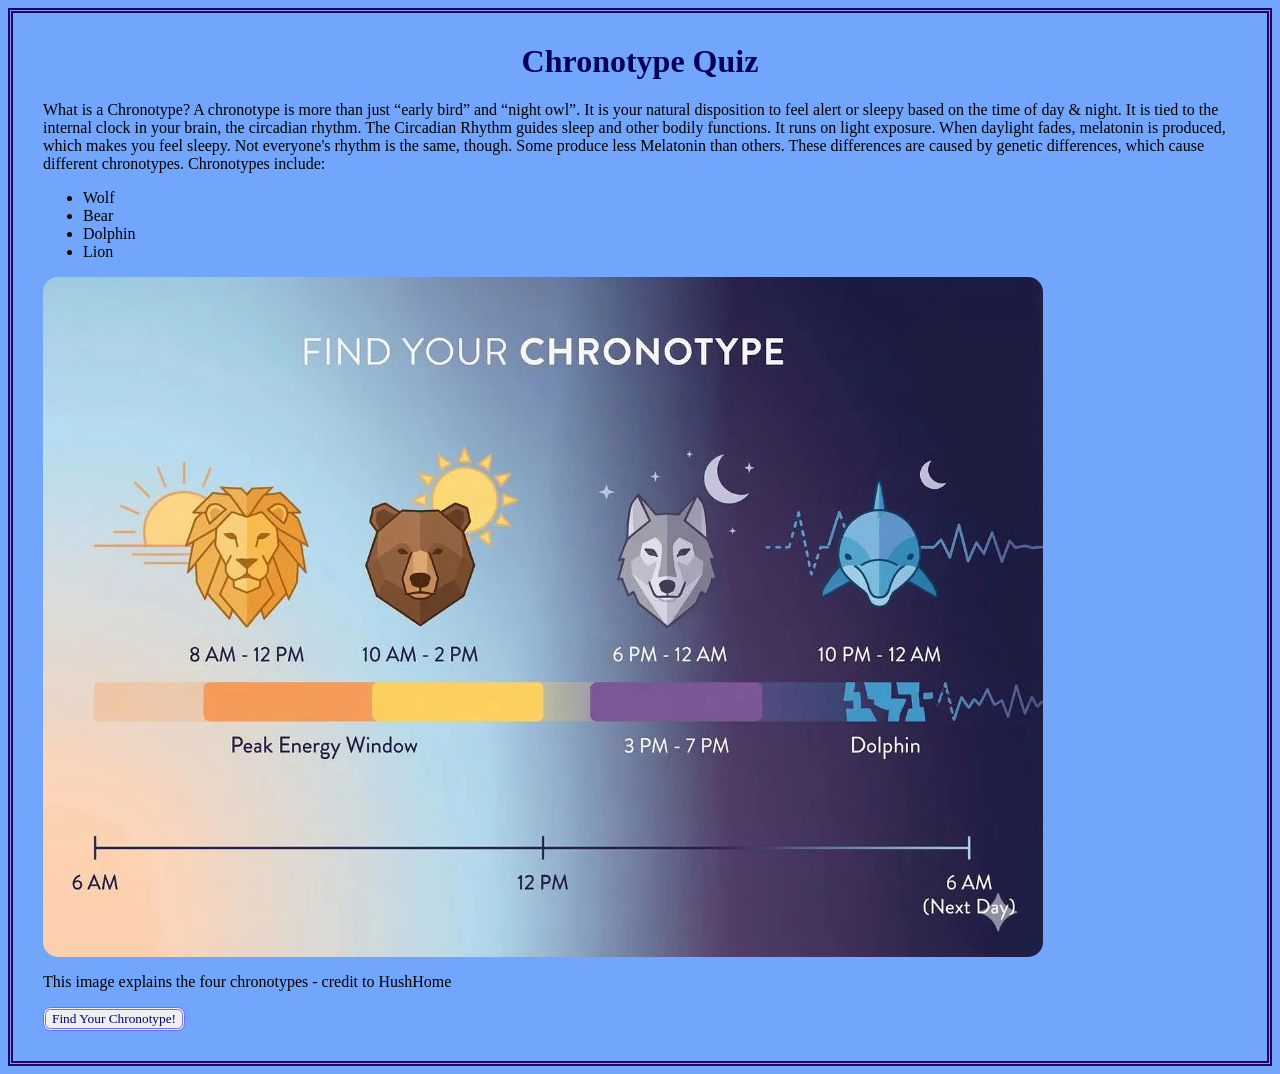
==== index.html @ 4dc38428 "Add files via upload" ====
<html>
    <head>
        <title>Chronotypes Information</title>
        <link rel="stylesheet" href="indexstyle.css">
        <link rel="icon" type="image/webp" href="favicon.webp">
    </head>
    <body>
        <h1>Chronotype Quiz</h1>
        <p> What is a Chronotype?
        A chronotype is more than just “early bird” and “night owl”. It is your natural disposition to feel alert or sleepy based on the time of day & night.
        It is tied to the internal clock in your brain, the circadian rhythm.
        The Circadian Rhythm guides sleep and other bodily functions. It runs on light exposure. When daylight fades, melatonin is produced, which makes you feel sleepy.
        Not everyone's rhythm is the same, though. Some produce less Melatonin than others. These differences are caused by genetic differences, which cause different chronotypes.
        Chronotypes include:
        </p>
        <ul>
            <li>Wolf</li>
            <li>Bear</li>
            <li>Dolphin</li>
            <li>Lion</li>
        </ul>
        <a href="https://www.hushhome.com/blogs/sleep-wellness-guide/understanding-chronotypes-lion-wolf-bear-dolphin?srsltid=AfmBOoqqRcMnEoG-7Wyp9WYGVnng5B-5uByM3m5dbmIcdlzKhtmtJOOt">
            <img id="indexpic" src="HushHomeChronotypePicture.webp" alt="Visit the Website">
        </a>
        <p>This image explains the four chronotypes - credit to HushHome</p>
        <button onclick="window.location.href='quiz.html'">Find Your Chronotype!</button>
    </body>
</html>
---- indexstyle.css ----
h1 {
    color:rgb(1, 1, 86);
    text-align:center;
    font-family:'Times New Roman', Times, serif;
}

button {
    color:darkblue;
    border:3px;
    border-color:rgb(108, 108, 255);
    border-style:double;
    font-family:'Times New Roman', Times, serif;
    border-radius:7.5px;
}

body {
    border:5px;
    border-style:double;
    border-color:rgb(34, 3, 97);
    background-color:rgb(113, 166, 252);
    border-spacing:10px;
    padding:30px;
}

#bearpic { 
  display: block;     
  max-width: 100%; 
  height: auto;        
  width: 95%;        
  margin-right: auto;  
  margin-left: 0;     
}

#indexpic {
    border-radius:15px;
}

#home {
    border-style:solid;
    border-color:darkslateblue;
    margin:5px;
}
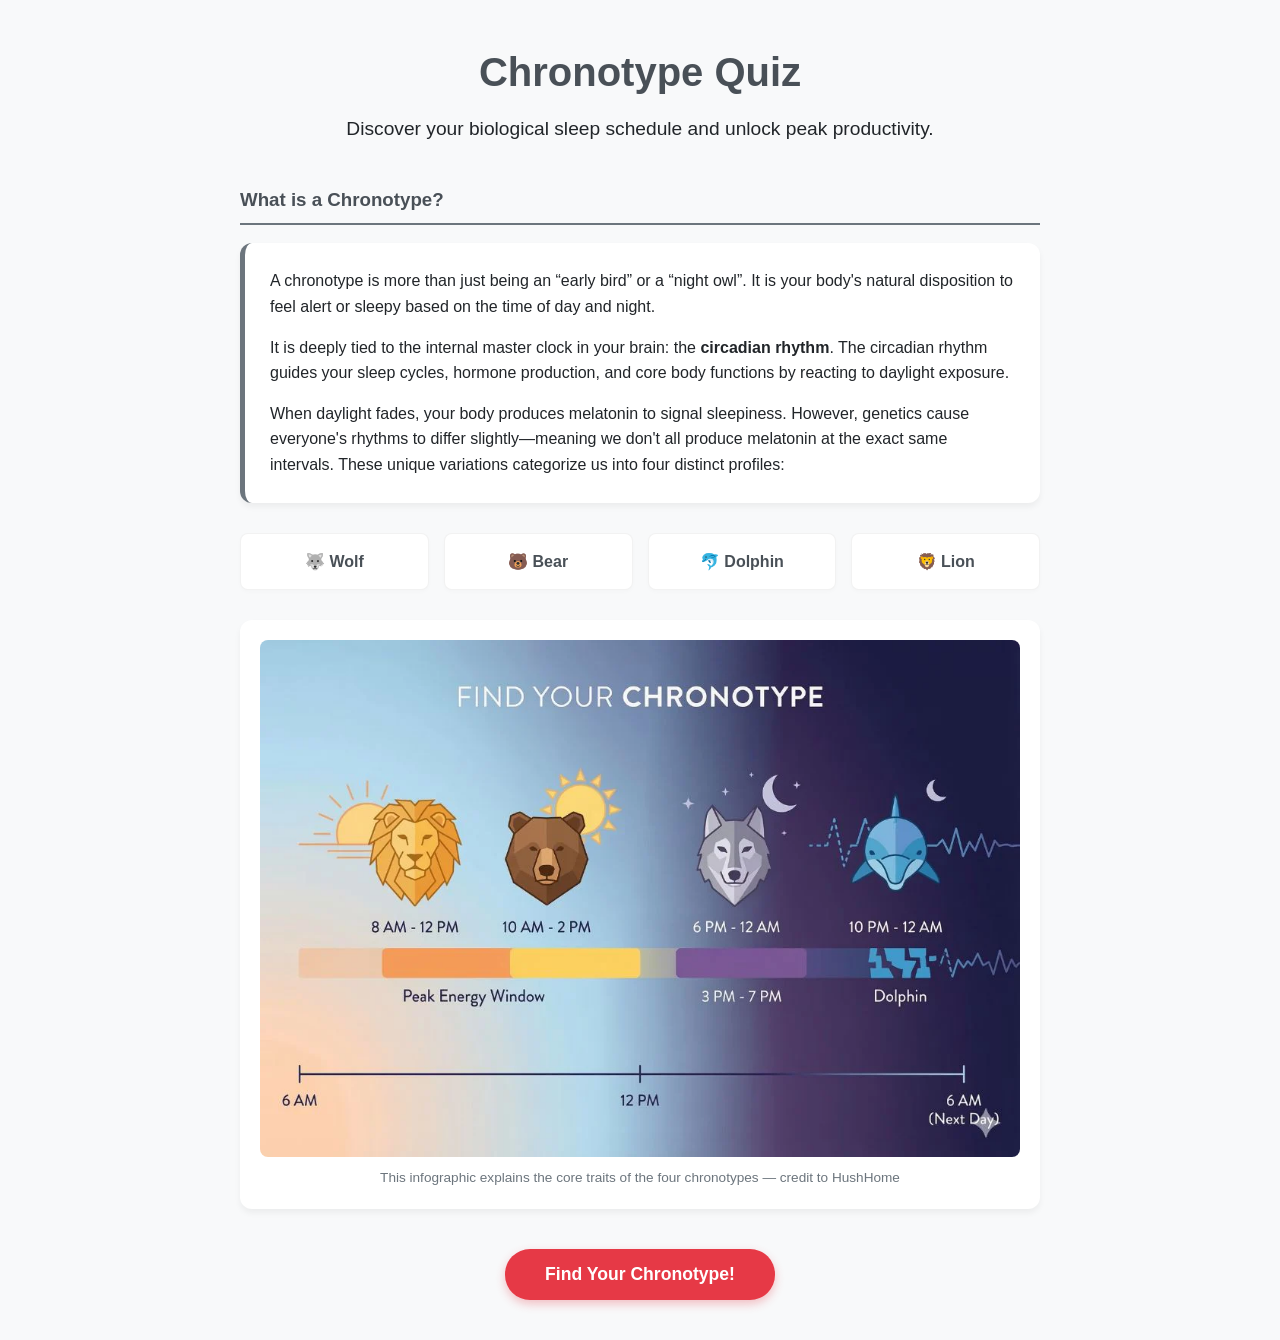
==== commit f357eabe: "style update" ====
--- a/index.html
+++ b/index.html
@@ -1,28 +1,153 @@
 <html>
-    <head>
-        <title>Chronotypes Information</title>
-        <link rel="stylesheet" href="indexstyle.css">
-        <link rel="icon" type="image/webp" href="favicon.webp">
-    </head>
-    <body>
+<head>
+    <meta charset="UTF-8">
+    <title>Chronotypes Information</title>
+    <link rel="icon" type="image/webp" href="favicon.webp">
+    <style>
+        :root {
+            /* Using a classic, inviting neutral palette that acts as a gateway to all animals */
+            --primary: #6c757d;
+            --primary-dark: #495057;
+            --dark: #212529;
+            --light: #f8f9fa;
+            --accent: #e63946;
+            --card-bg: #ffffff;
+        }
+        body {
+            font-family: 'Segoe UI', Tahoma, Geneva, Verdana, sans-serif;
+            background-color: var(--light);
+            color: var(--dark);
+            line-height: 1.6;
+            margin: 0;
+            padding: 40px 20px;
+        }
+        .container {
+            max-width: 800px;
+            margin: 0 auto;
+        }
+        h1 {
+            color: var(--primary-dark);
+            font-size: 2.5rem;
+            text-align: center;
+            margin-bottom: 10px;
+        }
+        .subtitle {
+            color: var(--dark);
+            font-size: 1.2rem;
+            font-weight: 400;
+            text-align: center;
+            margin-bottom: 40px;
+        }
+        h3 {
+            color: var(--primary-dark);
+            border-bottom: 2px solid var(--primary);
+            padding-bottom: 8px;
+            margin-top: 30px;
+        }
+        .intro-box {
+            background-color: var(--card-bg);
+            padding: 25px;
+            border-radius: 12px;
+            box-shadow: 0 4px 6px rgba(0,0,0,0.05);
+            margin-bottom: 30px;
+            border-left: 5px solid var(--primary);
+        }
+        .intro-box p {
+            margin: 0 0 15px 0;
+        }
+        .intro-box p:last-child {
+            margin-bottom: 0;
+        }
+        .chronotype-grid {
+            display: grid;
+            grid-template-columns: repeat(auto-fit, minmax(160px, 1fr));
+            gap: 15px;
+            margin-bottom: 30px;
+        }
+        .chronotype-card {
+            background-color: var(--card-bg);
+            padding: 15px;
+            border-radius: 8px;
+            box-shadow: 0 2px 4px rgba(0,0,0,0.02);
+            text-align: center;
+            font-weight: bold;
+            color: var(--primary-dark);
+            border: 1px solid rgba(0,0,0,0.05);
+        }
+        .image-container {
+            text-align: center;
+            background-color: var(--card-bg);
+            padding: 20px;
+            border-radius: 12px;
+            box-shadow: 0 4px 6px rgba(0,0,0,0.05);
+            margin-bottom: 40px;
+        }
+        #indexpic {
+            max-width: 100%;
+            height: auto;
+            border-radius: 8px;
+            transition: transform 0.2s ease;
+        }
+        #indexpic:hover {
+            transform: scale(1.01);
+        }
+        .caption {
+            font-size: 0.85rem;
+            color: #6c757d;
+            margin-top: 10px;
+            margin-bottom: 0;
+        }
+        .btn-container {
+            text-align: center;
+            margin-top: 40px;
+        }
+        button#quiz-btn {
+            background-color: #e63946; /* Accent color to draw immediate action to the quiz */
+            color: white;
+            border: none;
+            padding: 15px 40px;
+            font-size: 1.1rem;
+            font-weight: bold;
+            border-radius: 25px;
+            cursor: pointer;
+            box-shadow: 0 4px 10px rgba(230, 57, 70, 0.3);
+            transition: all 0.2s ease;
+        }
+        button#quiz-btn:hover {
+            background-color: #cb2d39;
+            transform: translateY(-1px);
+        }
+    </style>
+</head>
+<body>
+    <div class="container">
         <h1>Chronotype Quiz</h1>
-        <p> What is a Chronotype?
-        A chronotype is more than just “early bird” and “night owl”. It is your natural disposition to feel alert or sleepy based on the time of day & night.
-        It is tied to the internal clock in your brain, the circadian rhythm.
-        The Circadian Rhythm guides sleep and other bodily functions. It runs on light exposure. When daylight fades, melatonin is produced, which makes you feel sleepy.
-        Not everyone's rhythm is the same, though. Some produce less Melatonin than others. These differences are caused by genetic differences, which cause different chronotypes.
-        Chronotypes include:
-        </p>
-        <ul>
-            <li>Wolf</li>
-            <li>Bear</li>
-            <li>Dolphin</li>
-            <li>Lion</li>
-        </ul>
-        <a href="https://www.hushhome.com/blogs/sleep-wellness-guide/understanding-chronotypes-lion-wolf-bear-dolphin?srsltid=AfmBOoqqRcMnEoG-7Wyp9WYGVnng5B-5uByM3m5dbmIcdlzKhtmtJOOt">
-            <img id="indexpic" src="HushHomeChronotypePicture.webp" alt="Visit the Website">
-        </a>
-        <p>This image explains the four chronotypes - credit to HushHome</p>
-        <button onclick="window.location.href='quiz.html'">Find Your Chronotype!</button>
-    </body>
-</html>+        <div class="subtitle">Discover your biological sleep schedule and unlock peak productivity.</div>
+
+        <h3>What is a Chronotype?</h3>
+        <div class="intro-box">
+            <p>A chronotype is more than just being an “early bird” or a “night owl”. It is your body's natural disposition to feel alert or sleepy based on the time of day and night.</p>
+            <p>It is deeply tied to the internal master clock in your brain: the <strong>circadian rhythm</strong>. The circadian rhythm guides your sleep cycles, hormone production, and core body functions by reacting to daylight exposure.</p>
+            <p>When daylight fades, your body produces melatonin to signal sleepiness. However, genetics cause everyone's rhythms to differ slightly—meaning we don't all produce melatonin at the exact same intervals. These unique variations categorize us into four distinct profiles:</p>
+        </div>
+
+        <div class="chronotype-grid">
+            <div class="chronotype-card">🐺 Wolf</div>
+            <div class="chronotype-card">🐻 Bear</div>
+            <div class="chronotype-card">🐬 Dolphin</div>
+            <div class="chronotype-card">🦁 Lion</div>
+        </div>
+
+        <div class="image-container">
+            <a href="https://www.hushhome.com/blogs/sleep-wellness-guide/understanding-chronotypes-lion-wolf-bear-dolphin?srsltid=AfmBOoqqRcMnEoG-7Wyp9WYGVnng5B-5uByM3m5dbmIcdlzKhtmtJOOt" target="_blank">
+                <img id="indexpic" src="HushHomeChronotypePicture.webp" alt="Visit the Website to view chronotype illustrations">
+            </a>
+            <p class="caption">This infographic explains the core traits of the four chronotypes — credit to HushHome</p>
+        </div>
+
+        <div class="btn-container">
+            <button id="quiz-btn" onclick="window.location.href='quiz.html'">Find Your Chronotype!</button>
+        </div>
+    </div>
+</body>
+</html>
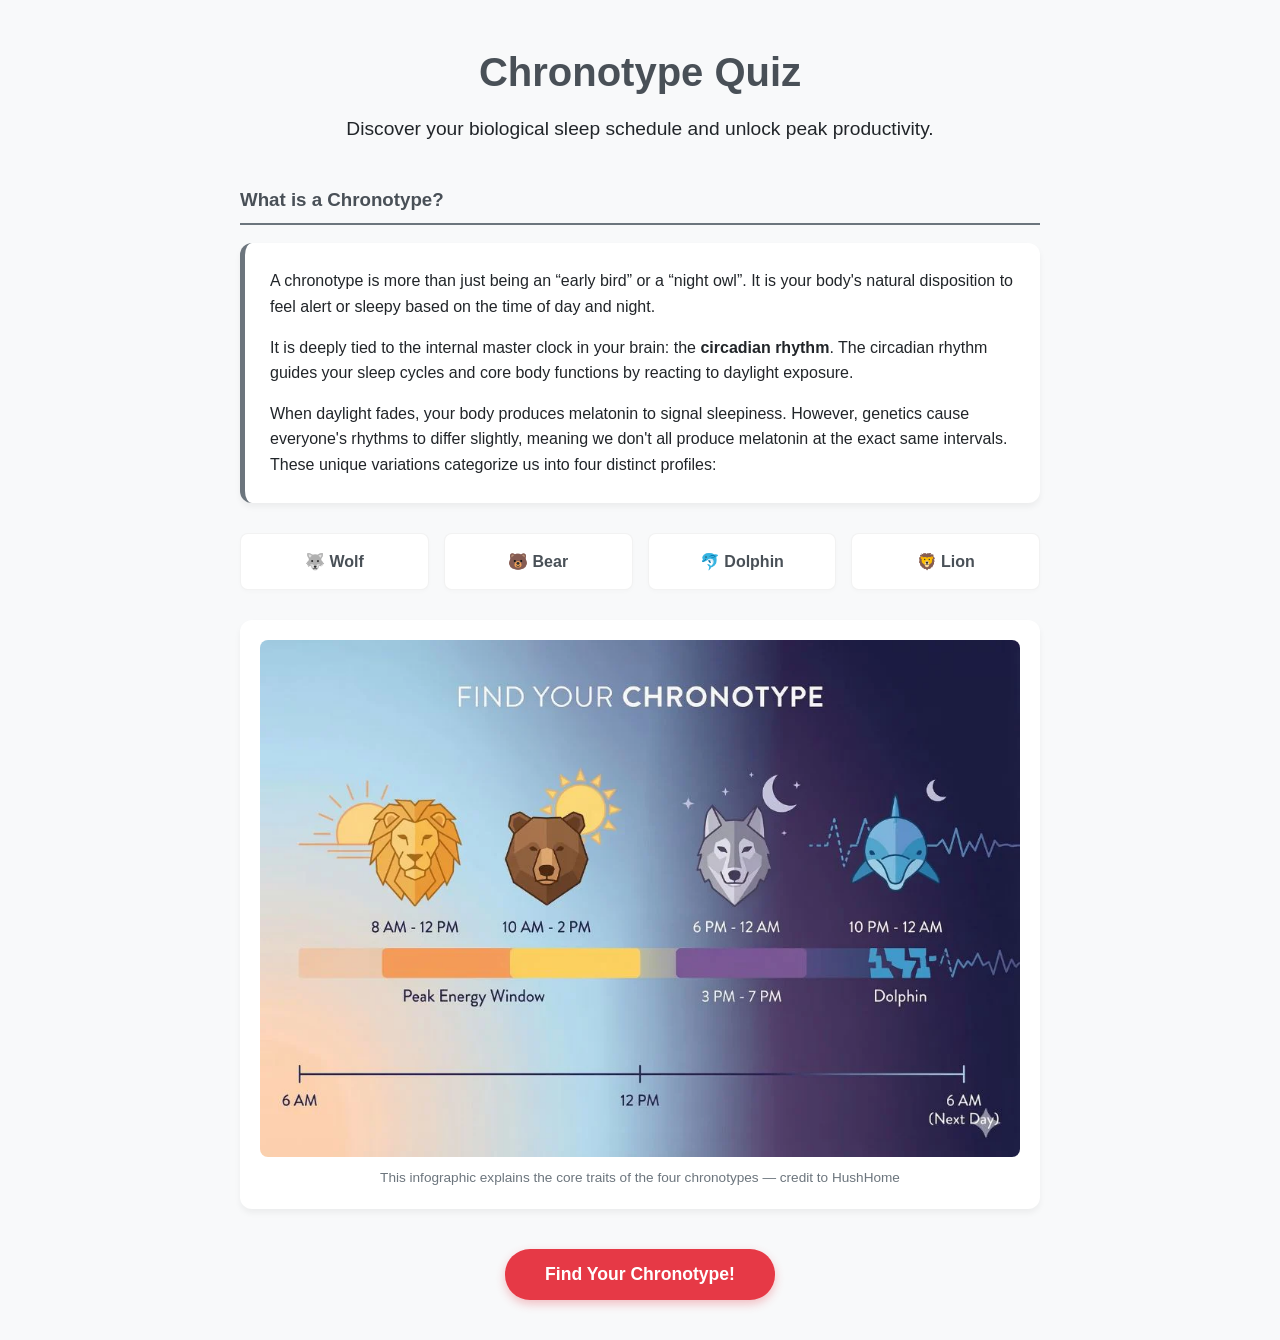
==== commit e795e0a4: "Update index.html" ====
--- a/index.html
+++ b/index.html
@@ -127,8 +127,8 @@
         <h3>What is a Chronotype?</h3>
         <div class="intro-box">
             <p>A chronotype is more than just being an “early bird” or a “night owl”. It is your body's natural disposition to feel alert or sleepy based on the time of day and night.</p>
-            <p>It is deeply tied to the internal master clock in your brain: the <strong>circadian rhythm</strong>. The circadian rhythm guides your sleep cycles, hormone production, and core body functions by reacting to daylight exposure.</p>
-            <p>When daylight fades, your body produces melatonin to signal sleepiness. However, genetics cause everyone's rhythms to differ slightly—meaning we don't all produce melatonin at the exact same intervals. These unique variations categorize us into four distinct profiles:</p>
+            <p>It is deeply tied to the internal master clock in your brain: the <strong>circadian rhythm</strong>. The circadian rhythm guides your sleep cycles and core body functions by reacting to daylight exposure.</p>
+            <p>When daylight fades, your body produces melatonin to signal sleepiness. However, genetics cause everyone's rhythms to differ slightly, meaning we don't all produce melatonin at the exact same intervals. These unique variations categorize us into four distinct profiles:</p>
         </div>
 
         <div class="chronotype-grid">
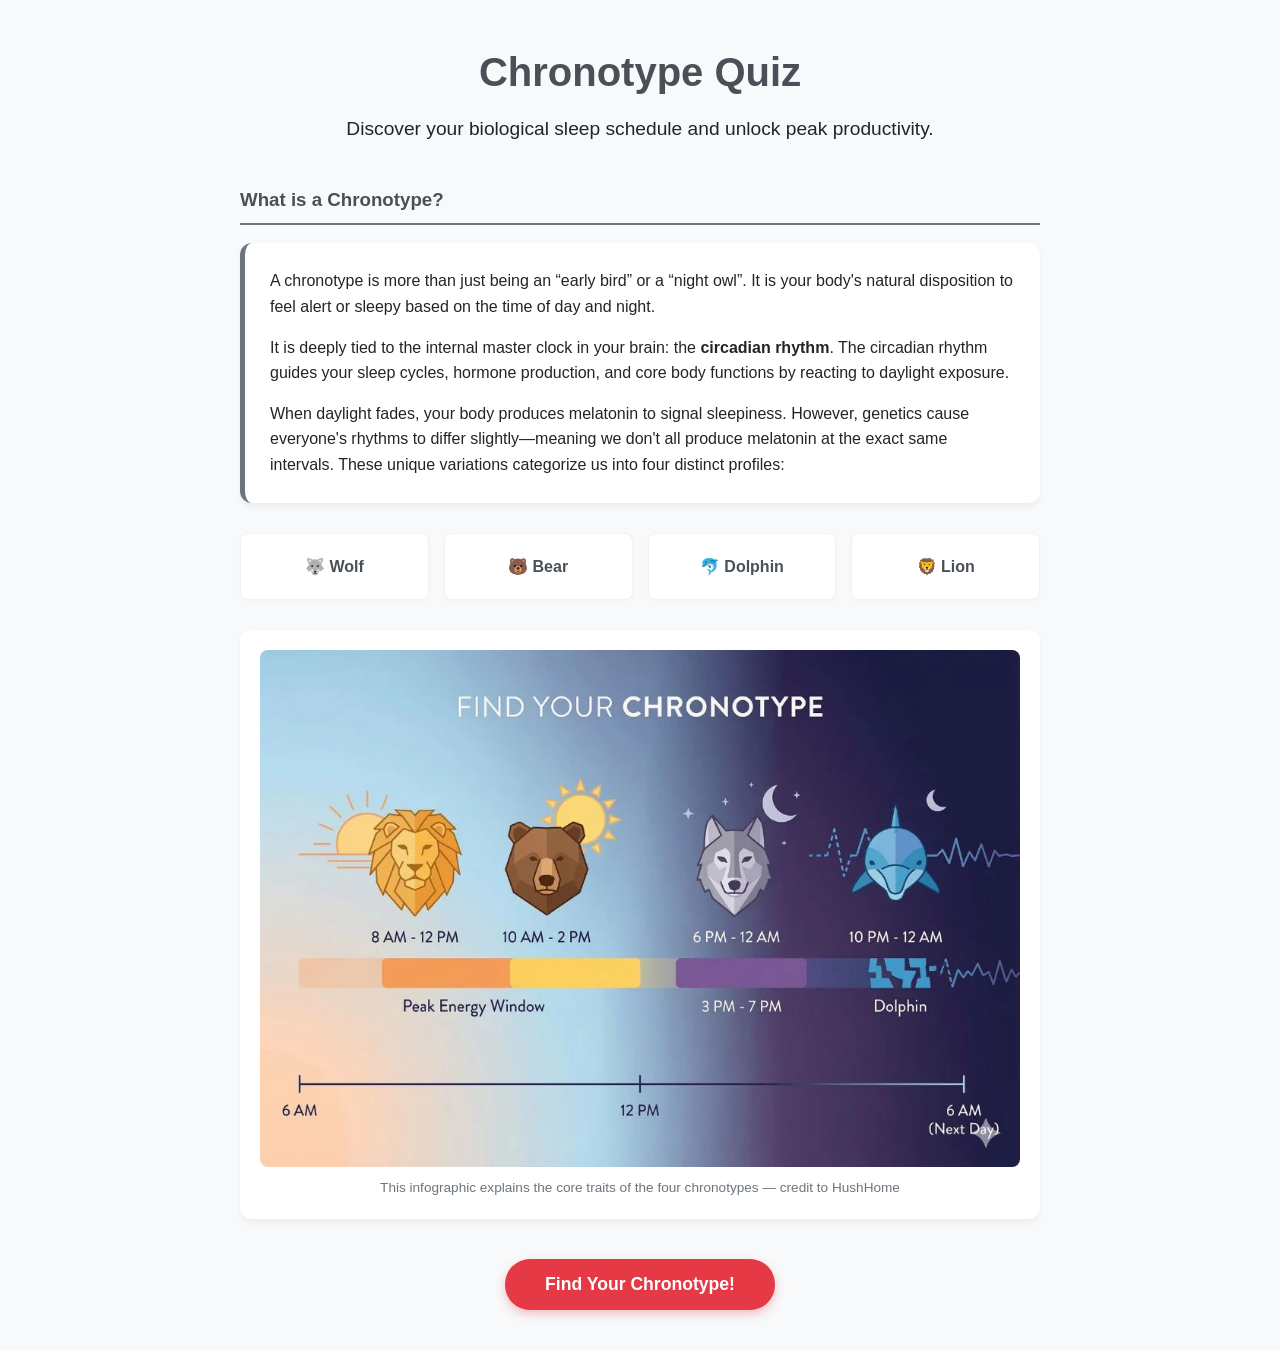
==== commit 5514ec2d: "Update index.html" ====
--- a/index.html
+++ b/index.html
@@ -1,11 +1,10 @@
-<html>
+<html lang="en">
 <head>
     <meta charset="UTF-8">
     <title>Chronotypes Information</title>
     <link rel="icon" type="image/webp" href="favicon.webp">
     <style>
         :root {
-            /* Using a classic, inviting neutral palette that acts as a gateway to all animals */
             --primary: #6c757d;
             --primary-dark: #495057;
             --dark: #212529;
@@ -58,21 +57,37 @@
         .intro-box p:last-child {
             margin-bottom: 0;
         }
+        /* Grid Layout */
         .chronotype-grid {
             display: grid;
             grid-template-columns: repeat(auto-fit, minmax(160px, 1fr));
             gap: 15px;
             margin-bottom: 30px;
         }
+        /* Clickable Link wrapper */
+        .chronotype-link {
+            text-decoration: none;
+            color: inherit;
+            display: block;
+        }
+        /* Card Styles and Hover Effects */
         .chronotype-card {
             background-color: var(--card-bg);
-            padding: 15px;
+            padding: 20px;
             border-radius: 8px;
             box-shadow: 0 2px 4px rgba(0,0,0,0.02);
             text-align: center;
             font-weight: bold;
             color: var(--primary-dark);
             border: 1px solid rgba(0,0,0,0.05);
+            transition: all 0.2s ease-in-out;
+            cursor: pointer;
+        }
+        .chronotype-link:hover .chronotype-card {
+            transform: translateY(-3px);
+            box-shadow: 0 6px 12px rgba(0,0,0,0.08);
+            border-color: var(--primary);
+            color: var(--dark);
         }
         .image-container {
             text-align: center;
@@ -102,7 +117,7 @@
             margin-top: 40px;
         }
         button#quiz-btn {
-            background-color: #e63946; /* Accent color to draw immediate action to the quiz */
+            background-color: #e63946;
             color: white;
             border: none;
             padding: 15px 40px;
@@ -127,19 +142,28 @@
         <h3>What is a Chronotype?</h3>
         <div class="intro-box">
             <p>A chronotype is more than just being an “early bird” or a “night owl”. It is your body's natural disposition to feel alert or sleepy based on the time of day and night.</p>
-            <p>It is deeply tied to the internal master clock in your brain: the <strong>circadian rhythm</strong>. The circadian rhythm guides your sleep cycles and core body functions by reacting to daylight exposure.</p>
-            <p>When daylight fades, your body produces melatonin to signal sleepiness. However, genetics cause everyone's rhythms to differ slightly, meaning we don't all produce melatonin at the exact same intervals. These unique variations categorize us into four distinct profiles:</p>
+            <p>It is deeply tied to the internal master clock in your brain: the <strong>circadian rhythm</strong>. The circadian rhythm guides your sleep cycles, hormone production, and core body functions by reacting to daylight exposure.</p>
+            <p>When daylight fades, your body produces melatonin to signal sleepiness. However, genetics cause everyone's rhythms to differ slightly—meaning we don't all produce melatonin at the exact same intervals. These unique variations categorize us into four distinct profiles:</p>
         </div>
 
+        <!-- Clickable Chronotype Cards Links -->
         <div class="chronotype-grid">
-            <div class="chronotype-card">🐺 Wolf</div>
-            <div class="chronotype-card">🐻 Bear</div>
-            <div class="chronotype-card">🐬 Dolphin</div>
-            <div class="chronotype-card">🦁 Lion</div>
+            <a href="wolf.html" class="chronotype-link">
+                <div class="chronotype-card">🐺 Wolf</div>
+            </a>
+            <a href="bear.html" class="chronotype-link">
+                <div class="chronotype-card">🐻 Bear</div>
+            </a>
+            <a href="dolphin.html" class="chronotype-link">
+                <div class="chronotype-card">🐬 Dolphin</div>
+            </a>
+            <a href="lion.html" class="chronotype-link">
+                <div class="chronotype-card">🦁 Lion</div>
+            </a>
         </div>
 
         <div class="image-container">
-            <a href="https://www.hushhome.com/blogs/sleep-wellness-guide/understanding-chronotypes-lion-wolf-bear-dolphin?srsltid=AfmBOoqqRcMnEoG-7Wyp9WYGVnng5B-5uByM3m5dbmIcdlzKhtmtJOOt" target="_blank">
+            <a href="https://hushhome.com" target="_blank">
                 <img id="indexpic" src="HushHomeChronotypePicture.webp" alt="Visit the Website to view chronotype illustrations">
             </a>
             <p class="caption">This infographic explains the core traits of the four chronotypes — credit to HushHome</p>
